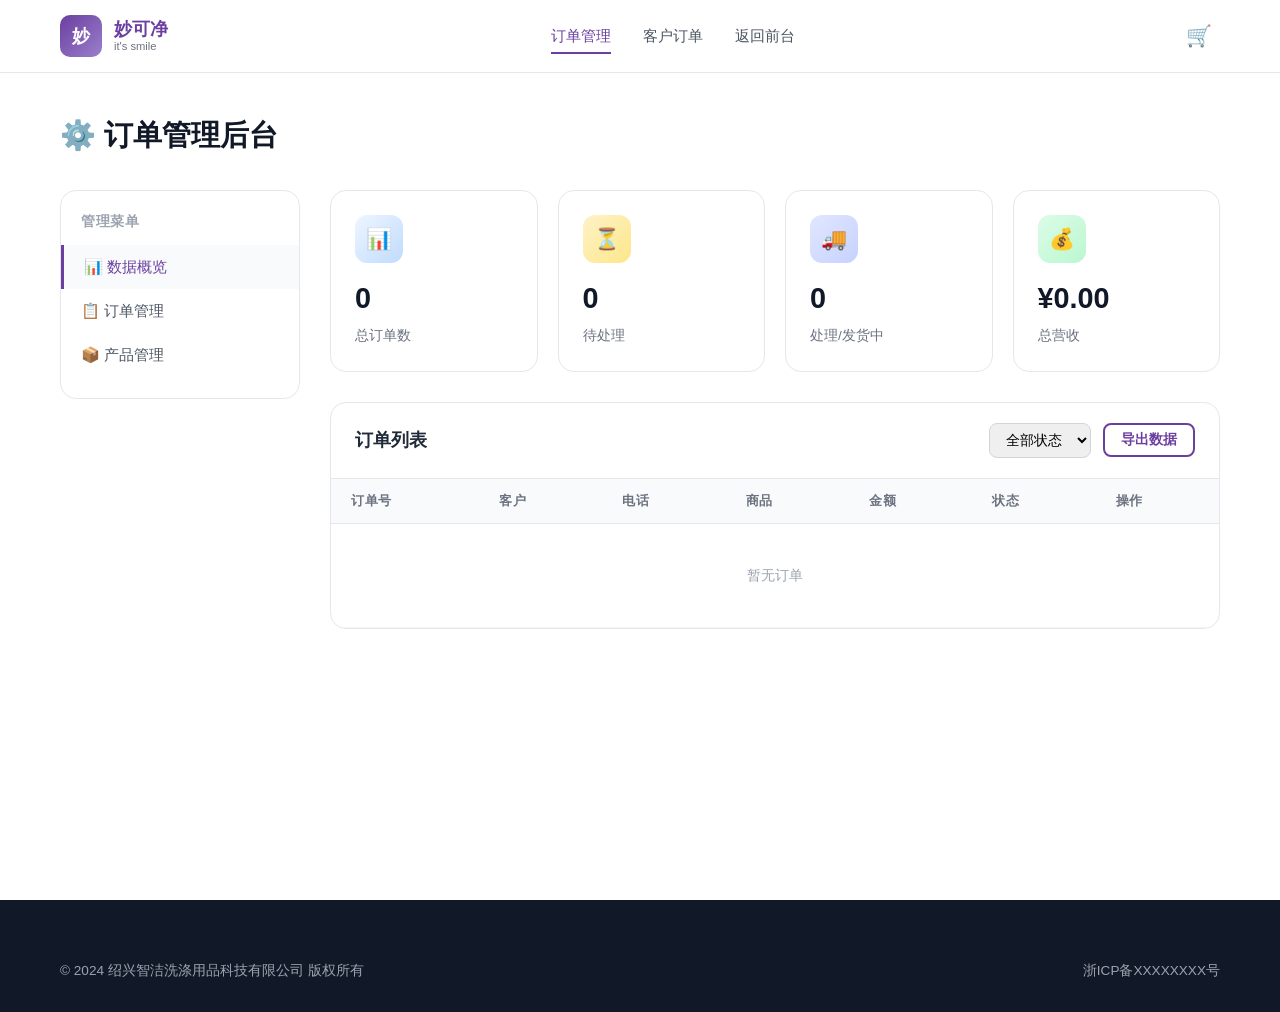
==== admin.html @ ebd9319b "初始提交：妙可净 官方网站 包含首页、产品展示、购物车、结算、后台订单管理等完整功能。  Co-Authored-By: Claude Opus 4.6 <noreply@anthropic.com>" ====
<!DOCTYPE html>
<html lang="zh-CN">
<head>
  <meta charset="UTF-8">
  <meta name="viewport" content="width=device-width, initial-scale=1.0">
  <title>订单管理后台 - 妙可净后台</title>
  <link rel="stylesheet" href="css/style.css">
</head>
<body>

  <!-- Header -->
  <header class="header">
    <nav class="nav container">
      <a href="index.html" class="logo">
        <div class="logo-icon">妙</div>
        <div class="logo-text">
          <span class="company-name">妙可净</span>
          <span class="company-sub">it's smile</span>
        </div>
      </a>
      <div class="nav-links">
        <a href="admin.html" class="active">订单管理</a>
        <a href="orders.html">客户订单</a>
        <a href="index.html">返回前台</a>
      </div>
      <div class="nav-actions">
        <a href="cart.html" class="cart-btn">🛒 <span class="cart-badge"></span></a>
        <button class="mobile-toggle" onclick="document.querySelector('.nav-links').classList.toggle('mobile-open')">☰</button>
      </div>
    </nav>
  </header>

  <!-- Admin Page -->
  <div class="admin-page">
    <div class="container">
      <h1 class="page-title">⚙️ 订单管理后台</h1>

      <div class="admin-layout">
        <!-- Sidebar -->
        <aside class="admin-sidebar">
          <h3>管理菜单</h3>
          <nav class="admin-nav">
            <a href="#" class="active" onclick="showAdminSection('dashboard')">📊 数据概览</a>
            <a href="#" onclick="showAdminSection('orders')">📋 订单管理</a>
            <a href="#" onclick="showAdminSection('products')">📦 产品管理</a>
          </nav>
        </aside>

        <!-- Main Content -->
        <div class="admin-content">
          <!-- Stats -->
          <div class="admin-stats">
            <div class="stat-card">
              <div class="stat-icon" style="background:linear-gradient(135deg,#eff6ff,#bfdbfe);color:#2563eb;">📊</div>
              <div class="stat-value" id="stat-total">0</div>
              <div class="stat-label">总订单数</div>
            </div>
            <div class="stat-card">
              <div class="stat-icon" style="background:linear-gradient(135deg,#fef3c7,#fde68a);color:#d97706;">⏳</div>
              <div class="stat-value" id="stat-pending">0</div>
              <div class="stat-label">待处理</div>
            </div>
            <div class="stat-card">
              <div class="stat-icon" style="background:linear-gradient(135deg,#e0e7ff,#c7d2fe);color:#4f46e5;">🚚</div>
              <div class="stat-value" id="stat-processing">0</div>
              <div class="stat-label">处理/发货中</div>
            </div>
            <div class="stat-card">
              <div class="stat-icon" style="background:linear-gradient(135deg,#dcfce7,#bbf7d0);color:#16a34a;">💰</div>
              <div class="stat-value" id="stat-revenue">¥0.00</div>
              <div class="stat-label">总营收</div>
            </div>
          </div>

          <!-- Orders Table -->
          <div class="admin-table-wrap">
            <div class="admin-table-header">
              <h3>订单列表</h3>
              <div class="admin-table-filters">
                <select id="admin-status-filter" onchange="renderAdminOrders(this.value)">
                  <option value="all">全部状态</option>
                  <option value="pending">待处理</option>
                  <option value="processing">处理中</option>
                  <option value="shipped">已发货</option>
                  <option value="delivered">已完成</option>
                  <option value="cancelled">已取消</option>
                </select>
                <button class="btn btn-sm btn-outline" onclick="exportOrders()">导出数据</button>
              </div>
            </div>
            <div style="overflow-x:auto;">
              <table class="admin-table">
                <thead>
                  <tr>
                    <th>订单号</th>
                    <th>客户</th>
                    <th>电话</th>
                    <th>商品</th>
                    <th>金额</th>
                    <th>状态</th>
                    <th>操作</th>
                  </tr>
                </thead>
                <tbody id="admin-orders-tbody">
                  <!-- Rendered by JS -->
                </tbody>
              </table>
            </div>
          </div>
        </div>
      </div>
    </div>
  </div>

  <!-- Order Detail Modal -->
  <div class="modal-overlay" id="order-detail-modal" onclick="if(event.target===this)closeModal('order-detail-modal')">
    <div class="modal">
      <div class="modal-header">
        <h2>订单详情</h2>
        <button class="modal-close" onclick="closeModal('order-detail-modal')">✕</button>
      </div>
      <div id="order-detail-content">
        <!-- Rendered by JS -->
      </div>
    </div>
  </div>

  <!-- Footer -->
  <footer class="footer">
    <div class="container">
      <div class="footer-bottom" style="border-top:none;padding-top:0;">
        <span>&copy; 2024 绍兴智洁洗涤用品科技有限公司 版权所有</span>
        <span>浙ICP备XXXXXXXX号</span>
      </div>
    </div>
  </footer>

  <script src="js/app.js"></script>
  <script>
    function showAdminSection(section) {
      // Update nav active state
      document.querySelectorAll('.admin-nav a').forEach(a => a.classList.remove('active'));
      event.target.classList.add('active');

      if (section === 'products') {
        showToast('产品管理功能开发中', 'info');
      }
    }

    function exportOrders() {
      const orders = orderManager.orders;
      if (orders.length === 0) {
        showToast('暂无订单数据可导出', 'error');
        return;
      }

      // Generate CSV
      const headers = ['订单号', '客户姓名', '电话', '地址', '商品', '金额', '状态', '下单时间'];
      const rows = orders.map(o => [
        o.id,
        o.customer.name,
        o.customer.phone,
        `${o.customer.province} ${o.customer.city} ${o.customer.address}`,
        o.items.map(i => `${i.name}x${i.quantity}`).join('; '),
        o.total.toFixed(2),
        getStatusText(o.status),
        formatDate(o.createdAt)
      ]);

      const csvContent = '\uFEFF' + [headers, ...rows].map(r =>
        r.map(cell => `"${String(cell).replace(/"/g, '""')}"`).join(',')
      ).join('\n');

      const blob = new Blob([csvContent], { type: 'text/csv;charset=utf-8;' });
      const url = URL.createObjectURL(blob);
      const link = document.createElement('a');
      link.href = url;
      link.download = `妙可净订单_${new Date().toISOString().slice(0,10)}.csv`;
      link.click();
      URL.revokeObjectURL(url);
      showToast('订单数据已导出');
    }
  </script>
</body>
</html>
---- css/style.css ----
/* ==========================================
   绍兴智洁洗涤用品科技有限公司 - 官方网站
   Design inspired by pg.com.cn
   ========================================== */

/* --- Reset & Base --- */
*, *::before, *::after {
  margin: 0;
  padding: 0;
  box-sizing: border-box;
}

:root {
  --primary: #6B3FA0;
  --primary-light: #9B7FCC;
  --primary-dark: #4A2D70;
  --secondary: #F5A623;
  --secondary-light: #FFD080;
  --secondary-dark: #C47F0A;
  --accent-green: #5DAE5F;
  --white: #ffffff;
  --gray-50: #f9fafb;
  --gray-100: #f3f4f6;
  --gray-200: #e5e7eb;
  --gray-300: #d1d5db;
  --gray-400: #9ca3af;
  --gray-500: #6b7280;
  --gray-600: #4b5563;
  --gray-700: #374151;
  --gray-800: #1f2937;
  --gray-900: #111827;
  --danger: #ef4444;
  --success: #22c55e;
  --warning: #f59e0b;
  --info: #3b82f6;
  --shadow-sm: 0 1px 2px rgba(0,0,0,0.05);
  --shadow: 0 4px 6px -1px rgba(0,0,0,0.1);
  --shadow-lg: 0 10px 25px -3px rgba(0,0,0,0.1);
  --shadow-xl: 0 20px 40px -5px rgba(0,0,0,0.15);
  --radius: 8px;
  --radius-lg: 16px;
  --transition: all 0.3s ease;
}

html {
  scroll-behavior: smooth;
  font-size: 16px;
}

body {
  font-family: -apple-system, BlinkMacSystemFont, "PingFang SC", "Microsoft YaHei", "Helvetica Neue", Arial, sans-serif;
  color: var(--gray-800);
  background: var(--white);
  line-height: 1.6;
  overflow-x: hidden;
}

a {
  color: inherit;
  text-decoration: none;
  transition: var(--transition);
}

img {
  max-width: 100%;
  height: auto;
  display: block;
}

ul, ol {
  list-style: none;
}

button {
  cursor: pointer;
  border: none;
  font-family: inherit;
  font-size: inherit;
  transition: var(--transition);
}

input, select, textarea {
  font-family: inherit;
  font-size: inherit;
  border: 1px solid var(--gray-300);
  border-radius: var(--radius);
  padding: 10px 14px;
  outline: none;
  transition: var(--transition);
}

input:focus, select:focus, textarea:focus {
  border-color: var(--primary);
  box-shadow: 0 0 0 3px rgba(107, 63, 160, 0.15);
}

.container {
  max-width: 1200px;
  margin: 0 auto;
  padding: 0 20px;
}

/* --- Header & Navigation --- */
.header {
  position: fixed;
  top: 0;
  left: 0;
  right: 0;
  z-index: 1000;
  background: rgba(255,255,255,0.97);
  backdrop-filter: blur(12px);
  border-bottom: 1px solid var(--gray-200);
  transition: var(--transition);
}

.header.scrolled {
  box-shadow: var(--shadow);
}

.nav {
  display: flex;
  align-items: center;
  justify-content: space-between;
  height: 72px;
}

.logo {
  display: flex;
  align-items: center;
  gap: 12px;
  font-size: 1.25rem;
  font-weight: 700;
  color: var(--primary);
}

.logo-icon {
  width: 42px;
  height: 42px;
  background: linear-gradient(135deg, var(--primary), var(--primary-light));
  border-radius: 10px;
  display: flex;
  align-items: center;
  justify-content: center;
  color: white;
  font-size: 1.1rem;
  font-weight: 800;
}

.logo-text {
  display: flex;
  flex-direction: column;
  line-height: 1.2;
}

.logo-text .company-name {
  font-size: 1.1rem;
  font-weight: 700;
}

.logo-text .company-sub {
  font-size: 0.7rem;
  color: var(--gray-500);
  font-weight: 400;
}

.nav-links {
  display: flex;
  align-items: center;
  gap: 32px;
}

.nav-links a {
  font-size: 0.95rem;
  font-weight: 500;
  color: var(--gray-600);
  position: relative;
  padding: 4px 0;
}

.nav-links a:hover,
.nav-links a.active {
  color: var(--primary);
}

.nav-links a::after {
  content: '';
  position: absolute;
  bottom: -2px;
  left: 0;
  width: 0;
  height: 2px;
  background: var(--primary);
  transition: var(--transition);
}

.nav-links a:hover::after,
.nav-links a.active::after {
  width: 100%;
}

.nav-actions {
  display: flex;
  align-items: center;
  gap: 16px;
}

.cart-btn {
  position: relative;
  background: none;
  font-size: 1.3rem;
  color: var(--gray-600);
  padding: 8px;
}

.cart-btn:hover {
  color: var(--primary);
}

.cart-badge {
  position: absolute;
  top: 2px;
  right: 0;
  background: var(--danger);
  color: white;
  font-size: 0.65rem;
  font-weight: 700;
  min-width: 18px;
  height: 18px;
  border-radius: 9px;
  display: flex;
  align-items: center;
  justify-content: center;
  padding: 0 4px;
}

.cart-badge:empty,
.cart-badge[data-count="0"] {
  display: none;
}

.btn {
  display: inline-flex;
  align-items: center;
  justify-content: center;
  gap: 8px;
  padding: 10px 24px;
  border-radius: var(--radius);
  font-weight: 600;
  font-size: 0.9rem;
  transition: var(--transition);
}

.btn-primary {
  background: var(--primary);
  color: white;
}

.btn-primary:hover {
  background: var(--primary-dark);
  transform: translateY(-1px);
  box-shadow: var(--shadow);
}

.btn-secondary {
  background: var(--secondary);
  color: white;
}

.btn-secondary:hover {
  background: var(--secondary-dark);
  transform: translateY(-1px);
}

.btn-outline {
  background: transparent;
  border: 2px solid var(--primary);
  color: var(--primary);
}

.btn-outline:hover {
  background: var(--primary);
  color: white;
}

.btn-sm {
  padding: 6px 16px;
  font-size: 0.85rem;
}

.btn-lg {
  padding: 14px 36px;
  font-size: 1rem;
}

.btn-danger {
  background: var(--danger);
  color: white;
}

.btn-danger:hover {
  background: #dc2626;
}

.btn-success {
  background: var(--success);
  color: white;
}

.btn-success:hover {
  background: #16a34a;
}

/* Mobile menu */
.mobile-toggle {
  display: none;
  background: none;
  font-size: 1.5rem;
  color: var(--gray-700);
  padding: 8px;
}

/* --- Hero Section --- */
.hero {
  margin-top: 72px;
  position: relative;
  overflow: hidden;
}

.hero-slider {
  position: relative;
  height: 600px;
}

.hero-slide {
  position: absolute;
  inset: 0;
  opacity: 0;
  transition: opacity 0.8s ease;
  display: flex;
  align-items: center;
}

.hero-slide.active {
  opacity: 1;
}

.hero-slide-purple {
  background: linear-gradient(135deg, #E8D5F5 0%, #D4B8E8 30%, #C9A5E0 60%, #B78FD6 100%);
}

.hero-slide-yellow {
  background: linear-gradient(135deg, #FFF3D6 0%, #FFE4A0 30%, #FFD56B 60%, #FFC940 100%);
}

.hero-slide-brand {
  background: linear-gradient(135deg, #f0e6ff 0%, #e0d0f5 50%, #d0c0ea 100%);
}

.hero-content {
  position: relative;
  z-index: 2;
  max-width: 600px;
  padding: 0 60px;
}

.hero-tag {
  display: inline-block;
  padding: 6px 16px;
  background: rgba(255,255,255,0.7);
  border-radius: 20px;
  font-size: 0.85rem;
  font-weight: 600;
  color: var(--primary);
  margin-bottom: 20px;
  backdrop-filter: blur(4px);
}

.hero-title {
  font-size: 3rem;
  font-weight: 800;
  line-height: 1.2;
  margin-bottom: 16px;
  color: var(--gray-900);
}

.hero-slide-yellow .hero-title {
  color: var(--gray-900);
}

.hero-desc {
  font-size: 1.15rem;
  color: var(--gray-600);
  margin-bottom: 32px;
  line-height: 1.7;
}

.hero-btns {
  display: flex;
  gap: 16px;
}

.hero-image {
  position: absolute;
  right: 60px;
  top: 50%;
  transform: translateY(-50%);
  width: 400px;
  height: 400px;
  display: flex;
  align-items: center;
  justify-content: center;
}

.hero-product-visual {
  width: 300px;
  height: 380px;
  border-radius: 20px;
  display: flex;
  align-items: center;
  justify-content: center;
  font-size: 1.1rem;
  font-weight: 600;
  color: white;
  text-align: center;
  position: relative;
  overflow: hidden;
}

.hero-product-visual.purple {
  background: linear-gradient(180deg, #9B6FCF 0%, #7B4FB0 50%, #5C2D91 100%);
  box-shadow: 0 20px 60px rgba(107, 63, 160, 0.3);
}

.hero-product-visual.yellow {
  background: linear-gradient(180deg, #FFD060 0%, #F5A623 50%, #E08F00 100%);
  box-shadow: 0 20px 60px rgba(245, 166, 35, 0.3);
}

.hero-product-visual .product-label {
  position: absolute;
  bottom: 30px;
  left: 0;
  right: 0;
  text-align: center;
  font-size: 1.2rem;
  text-shadow: 0 2px 4px rgba(0,0,0,0.2);
}

.hero-product-visual .bottle-shape {
  width: 120px;
  height: 220px;
  border-radius: 20px 20px 30px 30px;
  position: relative;
}

.hero-product-visual .bottle-shape::before {
  content: '';
  position: absolute;
  top: -20px;
  left: 50%;
  transform: translateX(-50%);
  width: 40px;
  height: 25px;
  border-radius: 6px 6px 0 0;
}

.hero-product-visual.purple .bottle-shape {
  background: linear-gradient(180deg, #B088D4, #8B5FC0);
}

.hero-product-visual.purple .bottle-shape::before {
  background: #7B4FB0;
}

.hero-product-visual.yellow .bottle-shape {
  background: linear-gradient(180deg, #FFD86B, #F0A020);
}

.hero-product-visual.yellow .bottle-shape::before {
  background: #E09000;
}

.hero-dots {
  position: absolute;
  bottom: 30px;
  left: 50%;
  transform: translateX(-50%);
  display: flex;
  gap: 10px;
  z-index: 10;
}

.hero-dot {
  width: 12px;
  height: 12px;
  border-radius: 50%;
  background: rgba(255,255,255,0.5);
  border: 2px solid rgba(255,255,255,0.8);
  cursor: pointer;
  transition: var(--transition);
}

.hero-dot.active {
  background: var(--primary);
  border-color: var(--primary);
  width: 32px;
  border-radius: 6px;
}

.hero-arrow {
  position: absolute;
  top: 50%;
  transform: translateY(-50%);
  z-index: 10;
  width: 48px;
  height: 48px;
  border-radius: 50%;
  background: rgba(255,255,255,0.8);
  border: none;
  font-size: 1.2rem;
  color: var(--gray-700);
  display: flex;
  align-items: center;
  justify-content: center;
  cursor: pointer;
  transition: var(--transition);
}

.hero-arrow:hover {
  background: white;
  box-shadow: var(--shadow);
}

.hero-arrow.prev {
  left: 20px;
}

.hero-arrow.next {
  right: 20px;
}

/* --- Section Styles --- */
.section {
  padding: 80px 0;
}

.section-header {
  text-align: center;
  margin-bottom: 60px;
}

.section-tag {
  display: inline-block;
  padding: 6px 20px;
  background: var(--gray-100);
  border-radius: 20px;
  font-size: 0.85rem;
  font-weight: 600;
  color: var(--primary);
  margin-bottom: 16px;
}

.section-title {
  font-size: 2.2rem;
  font-weight: 800;
  color: var(--gray-900);
  margin-bottom: 12px;
}

.section-desc {
  font-size: 1.05rem;
  color: var(--gray-500);
  max-width: 600px;
  margin: 0 auto;
}

/* --- Brand Story --- */
.brand-story {
  background: var(--gray-50);
}

.brand-grid {
  display: grid;
  grid-template-columns: 1fr 1fr;
  gap: 60px;
  align-items: center;
}

.brand-image {
  border-radius: var(--radius-lg);
  overflow: hidden;
  height: 400px;
  background: linear-gradient(135deg, var(--primary-light), var(--primary));
  display: flex;
  align-items: center;
  justify-content: center;
  position: relative;
}

.brand-image-inner {
  text-align: center;
  color: white;
  padding: 40px;
}

.brand-image-inner .brand-year {
  font-size: 4rem;
  font-weight: 800;
  opacity: 0.3;
  margin-bottom: -20px;
}

.brand-image-inner .brand-name-large {
  font-size: 2.5rem;
  font-weight: 800;
}

.brand-info h3 {
  font-size: 1.8rem;
  font-weight: 700;
  margin-bottom: 20px;
  color: var(--gray-900);
}

.brand-info p {
  color: var(--gray-600);
  margin-bottom: 16px;
  line-height: 1.8;
}

.brand-stats {
  display: grid;
  grid-template-columns: repeat(3, 1fr);
  gap: 24px;
  margin-top: 32px;
}

.stat-item {
  text-align: center;
}

.stat-number {
  font-size: 2rem;
  font-weight: 800;
  color: var(--primary);
}

.stat-label {
  font-size: 0.85rem;
  color: var(--gray-500);
  margin-top: 4px;
}

/* --- Product Cards --- */
.products-grid {
  display: grid;
  grid-template-columns: repeat(auto-fill, minmax(280px, 1fr));
  gap: 30px;
}

.product-card {
  background: white;
  border-radius: var(--radius-lg);
  overflow: hidden;
  box-shadow: var(--shadow-sm);
  border: 1px solid var(--gray-200);
  transition: var(--transition);
  position: relative;
}

.product-card:hover {
  transform: translateY(-4px);
  box-shadow: var(--shadow-lg);
}

.product-card-image {
  height: 280px;
  display: flex;
  align-items: center;
  justify-content: center;
  position: relative;
  overflow: hidden;
}

.product-card-image.lavender {
  background: linear-gradient(135deg, #f3e8ff, #e9d5ff, #d8b4fe);
}

.product-card-image.lemon {
  background: linear-gradient(135deg, #fefce8, #fef08a, #fde047);
}

.product-card-image.bundle {
  background: linear-gradient(135deg, #f0fdf4, #bbf7d0, #86efac);
}

.product-visual {
  width: 140px;
  height: 200px;
  border-radius: 16px 16px 24px 24px;
  display: flex;
  align-items: center;
  justify-content: center;
  color: white;
  font-weight: 700;
  font-size: 0.9rem;
  text-align: center;
  padding: 16px;
  position: relative;
  box-shadow: 0 8px 24px rgba(0,0,0,0.15);
}

.product-visual.purple-bottle {
  background: linear-gradient(180deg, #B088D4, #7B4FB0);
}

.product-visual.yellow-bottle {
  background: linear-gradient(180deg, #FFD86B, #E8A010);
}

.product-visual.green-bottle {
  background: linear-gradient(180deg, #86efac, #22c55e);
}

.product-visual::before {
  content: '';
  position: absolute;
  top: -16px;
  left: 50%;
  transform: translateX(-50%);
  width: 36px;
  height: 20px;
  border-radius: 5px 5px 0 0;
  background: inherit;
  filter: brightness(0.85);
}

.product-badge {
  position: absolute;
  top: 16px;
  left: 16px;
  padding: 4px 12px;
  border-radius: 12px;
  font-size: 0.75rem;
  font-weight: 700;
  color: white;
}

.badge-hot {
  background: var(--danger);
}

.badge-new {
  background: var(--success);
}

.badge-sale {
  background: var(--secondary);
}

.product-card-body {
  padding: 20px;
}

.product-card-title {
  font-size: 1.1rem;
  font-weight: 700;
  margin-bottom: 6px;
  color: var(--gray-900);
}

.product-card-desc {
  font-size: 0.85rem;
  color: var(--gray-500);
  margin-bottom: 16px;
  line-height: 1.5;
  display: -webkit-box;
  -webkit-line-clamp: 2;
  -webkit-box-orient: vertical;
  overflow: hidden;
}

.product-card-footer {
  display: flex;
  align-items: center;
  justify-content: space-between;
}

.product-price {
  font-size: 1.3rem;
  font-weight: 800;
  color: var(--danger);
}

.product-price .currency {
  font-size: 0.85rem;
}

.product-price .original {
  font-size: 0.8rem;
  color: var(--gray-400);
  text-decoration: line-through;
  font-weight: 400;
  margin-left: 6px;
}

/* --- Features Section --- */
.features-grid {
  display: grid;
  grid-template-columns: repeat(4, 1fr);
  gap: 30px;
}

.feature-card {
  text-align: center;
  padding: 40px 24px;
  border-radius: var(--radius-lg);
  background: white;
  border: 1px solid var(--gray-200);
  transition: var(--transition);
}

.feature-card:hover {
  transform: translateY(-4px);
  box-shadow: var(--shadow-lg);
  border-color: var(--primary-light);
}

.feature-icon {
  width: 72px;
  height: 72px;
  margin: 0 auto 20px;
  border-radius: 18px;
  display: flex;
  align-items: center;
  justify-content: center;
  font-size: 2rem;
}

.feature-icon.purple {
  background: linear-gradient(135deg, #f3e8ff, #e9d5ff);
}

.feature-icon.green {
  background: linear-gradient(135deg, #f0fdf4, #bbf7d0);
}

.feature-icon.blue {
  background: linear-gradient(135deg, #eff6ff, #bfdbfe);
}

.feature-icon.orange {
  background: linear-gradient(135deg, #fff7ed, #fed7aa);
}

.feature-card h3 {
  font-size: 1.1rem;
  font-weight: 700;
  margin-bottom: 8px;
  color: var(--gray-900);
}

.feature-card p {
  font-size: 0.9rem;
  color: var(--gray-500);
  line-height: 1.6;
}

/* --- Product Detail Page --- */
.product-detail {
  margin-top: 72px;
  padding: 60px 0;
}

.product-detail-grid {
  display: grid;
  grid-template-columns: 1fr 1fr;
  gap: 60px;
  align-items: start;
}

.product-gallery {
  border-radius: var(--radius-lg);
  overflow: hidden;
  height: 500px;
  display: flex;
  align-items: center;
  justify-content: center;
  position: relative;
}

.product-gallery.lavender-bg {
  background: linear-gradient(135deg, #f3e8ff, #e9d5ff, #d8b4fe);
}

.product-gallery.lemon-bg {
  background: linear-gradient(135deg, #fefce8, #fef08a, #fde047);
}

.product-gallery .product-visual-large {
  width: 200px;
  height: 300px;
  border-radius: 20px 20px 30px 30px;
  display: flex;
  align-items: center;
  justify-content: center;
  color: white;
  font-weight: 700;
  font-size: 1.2rem;
  text-align: center;
  padding: 20px;
  box-shadow: 0 12px 40px rgba(0,0,0,0.15);
}

.product-detail-info h1 {
  font-size: 2rem;
  font-weight: 800;
  margin-bottom: 8px;
}

.product-detail-subtitle {
  font-size: 1rem;
  color: var(--gray-500);
  margin-bottom: 24px;
}

.product-detail-price {
  font-size: 2.2rem;
  font-weight: 800;
  color: var(--danger);
  margin-bottom: 24px;
}

.product-detail-price .currency {
  font-size: 1.2rem;
}

.product-detail-features {
  margin-bottom: 32px;
}

.product-detail-features h3 {
  font-size: 1rem;
  font-weight: 700;
  margin-bottom: 16px;
  color: var(--gray-700);
}

.feature-tags {
  display: flex;
  flex-wrap: wrap;
  gap: 10px;
}

.feature-tag {
  padding: 8px 16px;
  border-radius: 20px;
  font-size: 0.85rem;
  font-weight: 500;
}

.feature-tag.purple {
  background: #f3e8ff;
  color: var(--primary);
}

.feature-tag.yellow {
  background: #fef3c7;
  color: var(--secondary-dark);
}

.feature-tag.green {
  background: #f0fdf4;
  color: var(--accent-green);
}

.quantity-selector {
  display: flex;
  align-items: center;
  gap: 0;
  margin-bottom: 24px;
}

.quantity-selector label {
  font-weight: 600;
  margin-right: 16px;
  color: var(--gray-700);
}

.qty-btn {
  width: 40px;
  height: 40px;
  border: 1px solid var(--gray-300);
  background: var(--gray-50);
  font-size: 1.2rem;
  display: flex;
  align-items: center;
  justify-content: center;
  color: var(--gray-600);
}

.qty-btn:first-of-type {
  border-radius: var(--radius) 0 0 var(--radius);
}

.qty-btn:last-of-type {
  border-radius: 0 var(--radius) var(--radius) 0;
}

.qty-btn:hover {
  background: var(--gray-200);
}

.qty-input {
  width: 60px;
  height: 40px;
  text-align: center;
  border-radius: 0;
  border-left: none;
  border-right: none;
  font-weight: 600;
}

.product-actions {
  display: flex;
  gap: 16px;
  margin-bottom: 40px;
}

.product-detail-desc {
  border-top: 1px solid var(--gray-200);
  padding-top: 32px;
}

.product-detail-desc h3 {
  font-size: 1.2rem;
  font-weight: 700;
  margin-bottom: 16px;
}

.detail-section {
  margin-bottom: 24px;
}

.detail-section h4 {
  font-size: 1rem;
  font-weight: 600;
  color: var(--primary);
  margin-bottom: 8px;
}

.detail-section p {
  color: var(--gray-600);
  line-height: 1.8;
}

.detail-section ul {
  padding-left: 20px;
}

.detail-section ul li {
  list-style: disc;
  color: var(--gray-600);
  margin-bottom: 6px;
  line-height: 1.6;
}

/* --- Ingredients Showcase --- */
.ingredients-section {
  background: var(--gray-50);
}

.ingredients-grid {
  display: grid;
  grid-template-columns: repeat(3, 1fr);
  gap: 30px;
}

.ingredient-card {
  background: white;
  border-radius: var(--radius-lg);
  padding: 32px;
  text-align: center;
  border: 1px solid var(--gray-200);
  transition: var(--transition);
}

.ingredient-card:hover {
  transform: translateY(-4px);
  box-shadow: var(--shadow-lg);
}

.ingredient-icon {
  width: 80px;
  height: 80px;
  margin: 0 auto 16px;
  border-radius: 50%;
  display: flex;
  align-items: center;
  justify-content: center;
  font-size: 2.5rem;
}

.ingredient-card h3 {
  font-size: 1.1rem;
  font-weight: 700;
  margin-bottom: 8px;
}

.ingredient-card p {
  font-size: 0.9rem;
  color: var(--gray-500);
  line-height: 1.6;
}

/* --- Testimonial Section --- */
.testimonial-section {
  background: linear-gradient(135deg, #f5f0ff, #ede5ff);
}

.testimonial-card {
  max-width: 700px;
  margin: 0 auto;
  text-align: center;
  padding: 40px;
}

.testimonial-avatar {
  width: 80px;
  height: 80px;
  border-radius: 50%;
  background: linear-gradient(135deg, var(--primary-light), var(--primary));
  margin: 0 auto 20px;
  display: flex;
  align-items: center;
  justify-content: center;
  color: white;
  font-size: 2rem;
}

.testimonial-text {
  font-size: 1.15rem;
  line-height: 1.8;
  color: var(--gray-700);
  margin-bottom: 20px;
  font-style: italic;
}

.testimonial-author {
  font-weight: 700;
  color: var(--gray-900);
}

.testimonial-role {
  font-size: 0.85rem;
  color: var(--gray-500);
}

/* --- Cart Page --- */
.cart-page {
  margin-top: 72px;
  min-height: calc(100vh - 72px);
  padding: 40px 0;
}

.page-title {
  font-size: 1.8rem;
  font-weight: 800;
  margin-bottom: 32px;
  color: var(--gray-900);
}

.cart-layout {
  display: grid;
  grid-template-columns: 1fr 360px;
  gap: 40px;
  align-items: start;
}

.cart-items {
  background: white;
  border-radius: var(--radius-lg);
  border: 1px solid var(--gray-200);
  overflow: hidden;
}

.cart-item {
  display: flex;
  align-items: center;
  padding: 20px;
  border-bottom: 1px solid var(--gray-100);
  gap: 20px;
}

.cart-item:last-child {
  border-bottom: none;
}

.cart-item-image {
  width: 80px;
  height: 80px;
  border-radius: var(--radius);
  display: flex;
  align-items: center;
  justify-content: center;
  flex-shrink: 0;
}

.cart-item-image.lavender {
  background: linear-gradient(135deg, #f3e8ff, #d8b4fe);
}

.cart-item-image.lemon {
  background: linear-gradient(135deg, #fefce8, #fde047);
}

.cart-item-info {
  flex: 1;
}

.cart-item-name {
  font-weight: 700;
  margin-bottom: 4px;
}

.cart-item-desc {
  font-size: 0.85rem;
  color: var(--gray-500);
}

.cart-item-price {
  font-weight: 700;
  color: var(--danger);
  margin-right: 20px;
  white-space: nowrap;
}

.cart-item-remove {
  background: none;
  color: var(--gray-400);
  font-size: 1.2rem;
  padding: 8px;
}

.cart-item-remove:hover {
  color: var(--danger);
}

.cart-empty {
  padding: 60px 20px;
  text-align: center;
  color: var(--gray-400);
}

.cart-empty-icon {
  font-size: 4rem;
  margin-bottom: 16px;
}

.cart-summary {
  background: white;
  border-radius: var(--radius-lg);
  border: 1px solid var(--gray-200);
  padding: 24px;
  position: sticky;
  top: 100px;
}

.cart-summary h3 {
  font-size: 1.2rem;
  font-weight: 700;
  margin-bottom: 20px;
  padding-bottom: 16px;
  border-bottom: 1px solid var(--gray-200);
}

.summary-row {
  display: flex;
  justify-content: space-between;
  margin-bottom: 12px;
  font-size: 0.95rem;
  color: var(--gray-600);
}

.summary-row.total {
  font-size: 1.2rem;
  font-weight: 800;
  color: var(--gray-900);
  border-top: 2px solid var(--gray-200);
  padding-top: 16px;
  margin-top: 16px;
}

.summary-row.total .amount {
  color: var(--danger);
}

.checkout-btn {
  width: 100%;
  margin-top: 20px;
  padding: 14px;
}

/* --- Order/Checkout Form --- */
.checkout-page {
  margin-top: 72px;
  min-height: calc(100vh - 72px);
  padding: 40px 0;
}

.checkout-layout {
  display: grid;
  grid-template-columns: 1fr 400px;
  gap: 40px;
  align-items: start;
}

.form-section {
  background: white;
  border-radius: var(--radius-lg);
  border: 1px solid var(--gray-200);
  padding: 32px;
  margin-bottom: 24px;
}

.form-section h3 {
  font-size: 1.1rem;
  font-weight: 700;
  margin-bottom: 20px;
  color: var(--gray-900);
}

.form-group {
  margin-bottom: 16px;
}

.form-group label {
  display: block;
  font-size: 0.9rem;
  font-weight: 600;
  color: var(--gray-700);
  margin-bottom: 6px;
}

.form-group input,
.form-group select,
.form-group textarea {
  width: 100%;
}

.form-row {
  display: grid;
  grid-template-columns: 1fr 1fr;
  gap: 16px;
}

/* --- Orders Page --- */
.orders-page {
  margin-top: 72px;
  min-height: calc(100vh - 72px);
  padding: 40px 0;
}

.orders-tabs {
  display: flex;
  gap: 4px;
  margin-bottom: 24px;
  background: var(--gray-100);
  border-radius: var(--radius);
  padding: 4px;
  width: fit-content;
}

.orders-tab {
  padding: 10px 24px;
  border-radius: 6px;
  font-weight: 600;
  font-size: 0.9rem;
  background: transparent;
  color: var(--gray-600);
}

.orders-tab.active {
  background: white;
  color: var(--primary);
  box-shadow: var(--shadow-sm);
}

.order-card {
  background: white;
  border-radius: var(--radius-lg);
  border: 1px solid var(--gray-200);
  margin-bottom: 16px;
  overflow: hidden;
}

.order-header {
  display: flex;
  align-items: center;
  justify-content: space-between;
  padding: 16px 20px;
  background: var(--gray-50);
  border-bottom: 1px solid var(--gray-200);
}

.order-id {
  font-weight: 700;
  color: var(--gray-900);
}

.order-date {
  font-size: 0.85rem;
  color: var(--gray-500);
}

.order-status {
  padding: 4px 12px;
  border-radius: 12px;
  font-size: 0.8rem;
  font-weight: 700;
}

.status-pending {
  background: #fef3c7;
  color: #92400e;
}

.status-processing {
  background: #dbeafe;
  color: #1e40af;
}

.status-shipped {
  background: #e0e7ff;
  color: #3730a3;
}

.status-delivered {
  background: #dcfce7;
  color: #166534;
}

.status-cancelled {
  background: #fee2e2;
  color: #991b1b;
}

.order-body {
  padding: 20px;
}

.order-items-list {
  margin-bottom: 16px;
}

.order-item-row {
  display: flex;
  align-items: center;
  justify-content: space-between;
  padding: 8px 0;
  border-bottom: 1px solid var(--gray-100);
}

.order-item-row:last-child {
  border-bottom: none;
}

.order-item-name {
  font-weight: 500;
}

.order-item-qty {
  color: var(--gray-500);
  font-size: 0.9rem;
}

.order-item-price {
  font-weight: 600;
  color: var(--gray-900);
}

.order-footer {
  display: flex;
  align-items: center;
  justify-content: space-between;
  padding: 16px 20px;
  border-top: 1px solid var(--gray-200);
  background: var(--gray-50);
}

.order-total {
  font-weight: 800;
  font-size: 1.1rem;
}

.order-total .amount {
  color: var(--danger);
}

.order-actions {
  display: flex;
  gap: 8px;
}

/* --- Admin Page --- */
.admin-page {
  margin-top: 72px;
  min-height: calc(100vh - 72px);
  padding: 40px 0;
}

.admin-layout {
  display: grid;
  grid-template-columns: 240px 1fr;
  gap: 30px;
}

.admin-sidebar {
  background: white;
  border-radius: var(--radius-lg);
  border: 1px solid var(--gray-200);
  padding: 20px 0;
  position: sticky;
  top: 100px;
  height: fit-content;
}

.admin-sidebar h3 {
  padding: 0 20px;
  font-size: 0.85rem;
  font-weight: 700;
  color: var(--gray-400);
  text-transform: uppercase;
  letter-spacing: 0.5px;
  margin-bottom: 12px;
}

.admin-nav a {
  display: flex;
  align-items: center;
  gap: 10px;
  padding: 10px 20px;
  font-size: 0.95rem;
  color: var(--gray-600);
  font-weight: 500;
}

.admin-nav a:hover,
.admin-nav a.active {
  background: var(--gray-50);
  color: var(--primary);
}

.admin-nav a.active {
  border-left: 3px solid var(--primary);
}

.admin-content {
  min-width: 0;
}

.admin-stats {
  display: grid;
  grid-template-columns: repeat(4, 1fr);
  gap: 20px;
  margin-bottom: 30px;
}

.stat-card {
  background: white;
  border-radius: var(--radius-lg);
  border: 1px solid var(--gray-200);
  padding: 24px;
}

.stat-card .stat-icon {
  width: 48px;
  height: 48px;
  border-radius: 12px;
  display: flex;
  align-items: center;
  justify-content: center;
  font-size: 1.3rem;
  margin-bottom: 12px;
}

.stat-card .stat-value {
  font-size: 1.8rem;
  font-weight: 800;
  color: var(--gray-900);
}

.stat-card .stat-label {
  font-size: 0.85rem;
  color: var(--gray-500);
  margin-top: 4px;
}

/* Admin Table */
.admin-table-wrap {
  background: white;
  border-radius: var(--radius-lg);
  border: 1px solid var(--gray-200);
  overflow: hidden;
}

.admin-table-header {
  display: flex;
  align-items: center;
  justify-content: space-between;
  padding: 20px 24px;
  border-bottom: 1px solid var(--gray-200);
}

.admin-table-header h3 {
  font-size: 1.1rem;
  font-weight: 700;
}

.admin-table-filters {
  display: flex;
  gap: 12px;
  align-items: center;
}

.admin-table-filters select,
.admin-table-filters input {
  padding: 8px 12px;
  font-size: 0.85rem;
}

.admin-table {
  width: 100%;
  border-collapse: collapse;
}

.admin-table th {
  text-align: left;
  padding: 12px 20px;
  font-size: 0.8rem;
  font-weight: 700;
  color: var(--gray-500);
  text-transform: uppercase;
  letter-spacing: 0.5px;
  background: var(--gray-50);
  border-bottom: 1px solid var(--gray-200);
}

.admin-table td {
  padding: 14px 20px;
  border-bottom: 1px solid var(--gray-100);
  font-size: 0.9rem;
}

.admin-table tr:hover {
  background: var(--gray-50);
}

.admin-table .order-status {
  display: inline-block;
}

.action-btn {
  padding: 6px 12px;
  border-radius: 6px;
  font-size: 0.8rem;
  font-weight: 600;
  background: var(--gray-100);
  color: var(--gray-700);
  margin-right: 4px;
}

.action-btn:hover {
  background: var(--primary);
  color: white;
}

/* --- Modal --- */
.modal-overlay {
  position: fixed;
  inset: 0;
  background: rgba(0,0,0,0.5);
  z-index: 2000;
  display: flex;
  align-items: center;
  justify-content: center;
  opacity: 0;
  pointer-events: none;
  transition: var(--transition);
}

.modal-overlay.active {
  opacity: 1;
  pointer-events: auto;
}

.modal {
  background: white;
  border-radius: var(--radius-lg);
  width: 90%;
  max-width: 600px;
  max-height: 80vh;
  overflow-y: auto;
  padding: 32px;
  transform: translateY(20px);
  transition: var(--transition);
}

.modal-overlay.active .modal {
  transform: translateY(0);
}

.modal-header {
  display: flex;
  align-items: center;
  justify-content: space-between;
  margin-bottom: 24px;
}

.modal-header h2 {
  font-size: 1.3rem;
  font-weight: 700;
}

.modal-close {
  background: none;
  font-size: 1.5rem;
  color: var(--gray-400);
  padding: 4px;
}

.modal-close:hover {
  color: var(--gray-700);
}

/* --- Footer --- */
.footer {
  background: var(--gray-900);
  color: var(--gray-400);
  padding: 60px 0 30px;
}

.footer-grid {
  display: grid;
  grid-template-columns: 2fr 1fr 1fr 1fr;
  gap: 40px;
  margin-bottom: 40px;
}

.footer-brand .logo {
  color: white;
  margin-bottom: 16px;
}

.footer-brand .logo-icon {
  background: linear-gradient(135deg, var(--primary-light), var(--primary));
}

.footer-brand p {
  font-size: 0.9rem;
  line-height: 1.7;
  margin-bottom: 20px;
}

.footer-social {
  display: flex;
  gap: 12px;
}

.footer-social a {
  width: 40px;
  height: 40px;
  border-radius: 10px;
  background: var(--gray-800);
  display: flex;
  align-items: center;
  justify-content: center;
  color: var(--gray-400);
  font-size: 1.1rem;
}

.footer-social a:hover {
  background: var(--primary);
  color: white;
}

.footer-col h4 {
  color: white;
  font-size: 1rem;
  font-weight: 700;
  margin-bottom: 16px;
}

.footer-col a {
  display: block;
  font-size: 0.9rem;
  color: var(--gray-400);
  margin-bottom: 10px;
}

.footer-col a:hover {
  color: white;
}

.footer-bottom {
  border-top: 1px solid var(--gray-800);
  padding-top: 24px;
  display: flex;
  justify-content: space-between;
  align-items: center;
  font-size: 0.85rem;
}

/* --- Toast Notification --- */
.toast-container {
  position: fixed;
  top: 90px;
  right: 20px;
  z-index: 3000;
  display: flex;
  flex-direction: column;
  gap: 8px;
}

.toast {
  background: white;
  border-radius: var(--radius);
  padding: 14px 20px;
  box-shadow: var(--shadow-xl);
  display: flex;
  align-items: center;
  gap: 10px;
  font-size: 0.9rem;
  font-weight: 500;
  transform: translateX(120%);
  transition: transform 0.3s ease;
  min-width: 280px;
  border-left: 4px solid var(--success);
}

.toast.show {
  transform: translateX(0);
}

.toast.error {
  border-left-color: var(--danger);
}

.toast.info {
  border-left-color: var(--info);
}

/* --- Responsive --- */
@media (max-width: 1024px) {
  .hero-slider {
    height: auto;
  }

  .hero-slide {
    position: relative;
    padding: 60px 0;
  }

  .hero-slide:not(.active) {
    display: none;
  }

  .hero-image {
    display: none;
  }

  .hero-content {
    padding: 0 40px;
    max-width: 100%;
  }

  .hero-title {
    font-size: 2.2rem;
  }

  .brand-grid {
    grid-template-columns: 1fr;
    gap: 40px;
  }

  .features-grid {
    grid-template-columns: repeat(2, 1fr);
  }

  .cart-layout,
  .checkout-layout {
    grid-template-columns: 1fr;
  }

  .admin-layout {
    grid-template-columns: 1fr;
  }

  .admin-sidebar {
    position: static;
  }

  .admin-stats {
    grid-template-columns: repeat(2, 1fr);
  }

  .footer-grid {
    grid-template-columns: 1fr 1fr;
  }
}

@media (max-width: 768px) {
  .nav-links {
    display: none;
  }

  .mobile-toggle {
    display: block;
  }

  .nav-links.mobile-open {
    display: flex;
    flex-direction: column;
    position: absolute;
    top: 72px;
    left: 0;
    right: 0;
    background: white;
    padding: 20px;
    gap: 16px;
    border-bottom: 1px solid var(--gray-200);
    box-shadow: var(--shadow-lg);
  }

  .hero-content {
    padding: 0 20px;
  }

  .hero-title {
    font-size: 1.8rem;
  }

  .section {
    padding: 50px 0;
  }

  .section-title {
    font-size: 1.6rem;
  }

  .features-grid {
    grid-template-columns: 1fr;
  }

  .ingredients-grid {
    grid-template-columns: 1fr;
  }

  .product-detail-grid {
    grid-template-columns: 1fr;
  }

  .products-grid {
    grid-template-columns: 1fr;
  }

  .admin-stats {
    grid-template-columns: 1fr;
  }

  .footer-grid {
    grid-template-columns: 1fr;
  }

  .footer-bottom {
    flex-direction: column;
    gap: 12px;
    text-align: center;
  }

  .admin-table {
    font-size: 0.8rem;
  }

  .admin-table th,
  .admin-table td {
    padding: 10px 12px;
  }

  .order-header {
    flex-direction: column;
    gap: 8px;
    align-items: flex-start;
  }

  .order-footer {
    flex-direction: column;
    gap: 12px;
    align-items: flex-start;
  }
}

/* --- Utilities --- */
.text-center { text-align: center; }
.text-right { text-align: right; }
.mt-20 { margin-top: 20px; }
.mt-40 { margin-top: 40px; }
.mb-20 { margin-bottom: 20px; }
.mb-40 { margin-bottom: 40px; }
.hidden { display: none !important; }
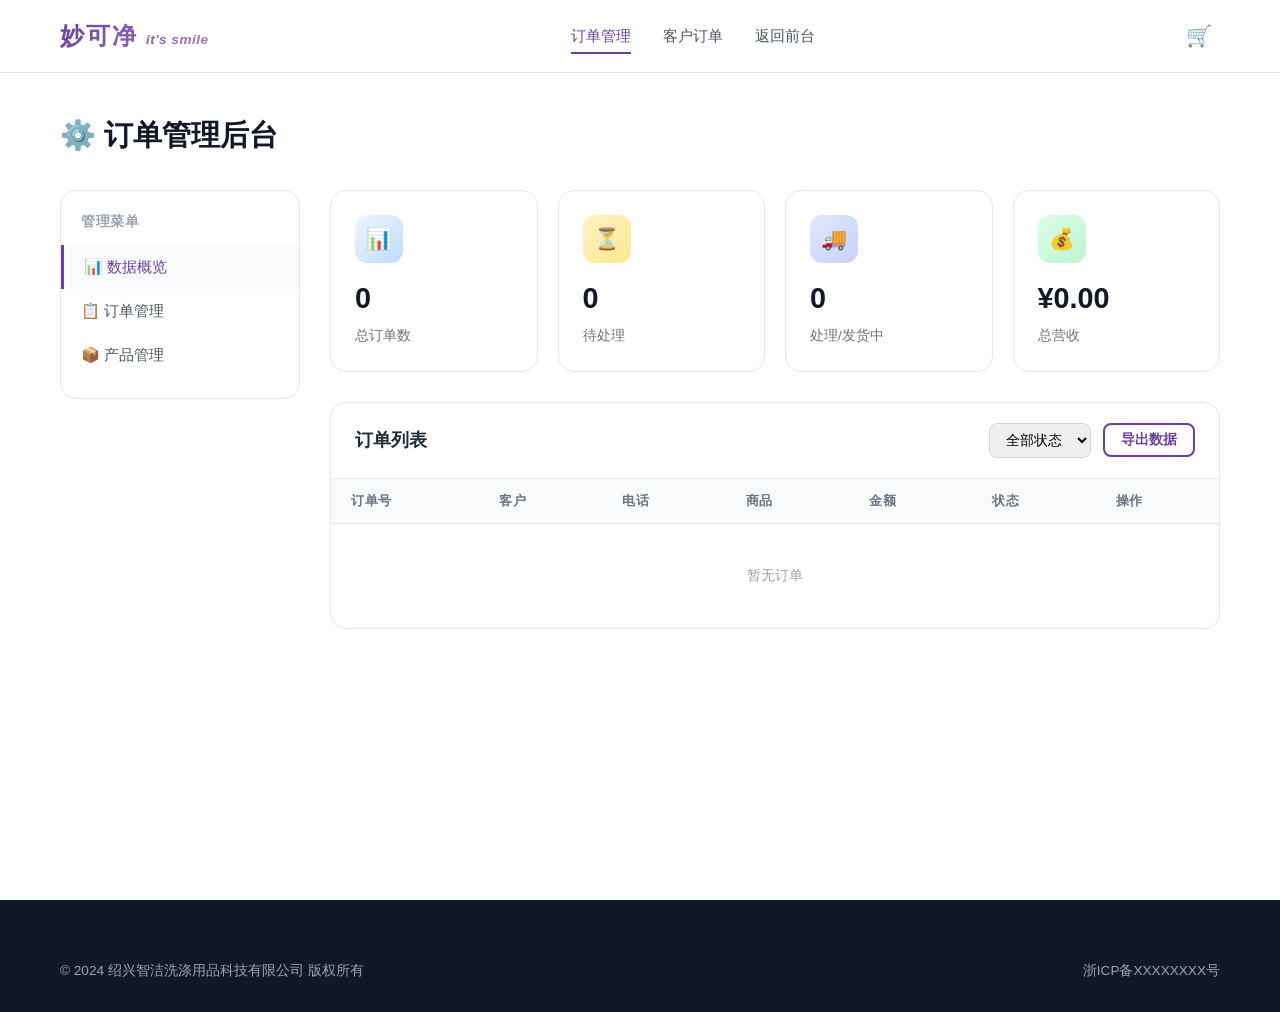
==== commit 24a8564a: "Logo 改为完整的「妙可净 it's smile」 Co-Authored-By: Claude Opus 4.6 <noreply@anthropic.com>" ====
--- a/admin.html
+++ b/admin.html
@@ -12,10 +12,9 @@
   <header class="header">
     <nav class="nav container">
       <a href="index.html" class="logo">
-        <div class="logo-icon">妙</div>
-        <div class="logo-text">
-          <span class="company-name">妙可净</span>
-          <span class="company-sub">it's smile</span>
+        <div class="logo-full">
+          <span class="logo-cn">妙可净</span>
+          <span class="logo-en">it's smile</span>
         </div>
       </a>
       <div class="nav-links">
--- a/css/style.css
+++ b/css/style.css
@@ -133,34 +133,27 @@
   color: var(--primary);
 }
 
-.logo-icon {
-  width: 42px;
-  height: 42px;
+.logo-full {
+  display: flex;
+  align-items: baseline;
+  gap: 8px;
   background: linear-gradient(135deg, var(--primary), var(--primary-light));
-  border-radius: 10px;
-  display: flex;
-  align-items: center;
-  justify-content: center;
-  color: white;
-  font-size: 1.1rem;
+  -webkit-background-clip: text;
+  -webkit-text-fill-color: transparent;
+  background-clip: text;
+}
+
+.logo-cn {
+  font-size: 1.5rem;
   font-weight: 800;
-}
-
-.logo-text {
-  display: flex;
-  flex-direction: column;
-  line-height: 1.2;
-}
-
-.logo-text .company-name {
-  font-size: 1.1rem;
-  font-weight: 700;
-}
-
-.logo-text .company-sub {
-  font-size: 0.7rem;
-  color: var(--gray-500);
-  font-weight: 400;
+  letter-spacing: 2px;
+}
+
+.logo-en {
+  font-size: 0.85rem;
+  font-weight: 600;
+  font-style: italic;
+  letter-spacing: 0.5px;
 }
 
 .nav-links {
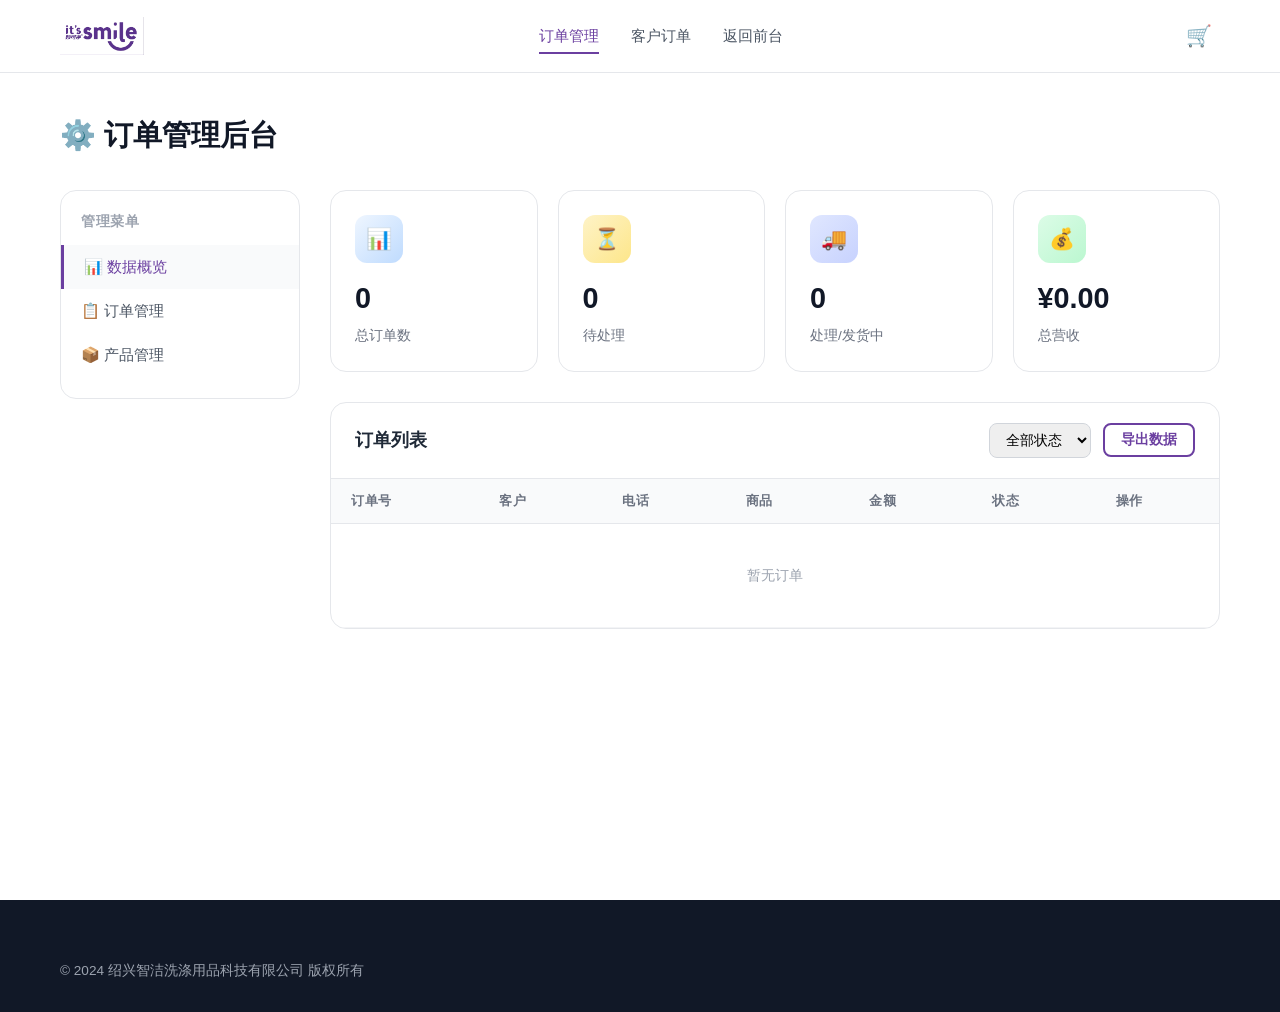
==== commit 409aed53: "全面重构：品牌Logo、产品数据、页面布局、用户评价 - 替换Logo为AI矢量图转换的PNG（深色/白色两版） - 产品更新为真丝羊毛洗衣液和内衣洗衣液，含完整卖点 - 新增产品功能合并区、销售购买" ====
--- a/admin.html
+++ b/admin.html
@@ -12,10 +12,7 @@
   <header class="header">
     <nav class="nav container">
       <a href="index.html" class="logo">
-        <div class="logo-full">
-          <span class="logo-cn">妙可净</span>
-          <span class="logo-en">it's smile</span>
-        </div>
+        <img src="images/logo-dark.png" alt="妙可净 it's smile" class="logo-img">
       </a>
       <div class="nav-links">
         <a href="admin.html" class="active">订单管理</a>
@@ -129,7 +126,6 @@
     <div class="container">
       <div class="footer-bottom" style="border-top:none;padding-top:0;">
         <span>&copy; 2024 绍兴智洁洗涤用品科技有限公司 版权所有</span>
-        <span>浙ICP备XXXXXXXX号</span>
       </div>
     </div>
   </footer>
--- a/css/style.css
+++ b/css/style.css
@@ -133,28 +133,7 @@
   color: var(--primary);
 }
 
-.logo-full {
-  display: flex;
-  align-items: baseline;
-  gap: 8px;
-  background: linear-gradient(135deg, var(--primary), var(--primary-light));
-  -webkit-background-clip: text;
-  -webkit-text-fill-color: transparent;
-  background-clip: text;
-}
-
-.logo-cn {
-  font-size: 1.5rem;
-  font-weight: 800;
-  letter-spacing: 2px;
-}
-
-.logo-en {
-  font-size: 0.85rem;
-  font-weight: 600;
-  font-style: italic;
-  letter-spacing: 0.5px;
-}
+/* Logo image handled by .logo-img class */
 
 .nav-links {
   display: flex;
@@ -1993,6 +1972,190 @@
   }
 }
 
+/* --- Real Image Styles --- */
+.hero-product-img {
+  height: 380px;
+  width: auto;
+  filter: drop-shadow(0 16px 40px rgba(0,0,0,0.2));
+  transition: transform 0.5s ease;
+}
+
+.hero-product-img:hover {
+  transform: scale(1.05);
+}
+
+.product-card-img {
+  height: 220px;
+  width: auto;
+  transition: transform 0.4s ease;
+}
+
+.product-card:hover .product-card-img {
+  transform: scale(1.08) translateY(-4px);
+}
+
+.product-detail-img {
+  height: 420px;
+  width: auto;
+  filter: drop-shadow(0 12px 30px rgba(0,0,0,0.15));
+}
+
+.ingredient-img {
+  width: 100px;
+  height: 100px;
+  margin: 0 auto 16px;
+  border-radius: 50%;
+}
+
+img.testimonial-avatar {
+  width: 80px;
+  height: 80px;
+  border-radius: 50%;
+  margin: 0 auto 20px;
+  display: block;
+}
+
+/* --- Logo Image --- */
+.logo-img {
+  height: 38px;
+  width: auto;
+}
+
+/* --- Feature Cards V2 --- */
+.feature-card-v2 {
+  background: white;
+  border-radius: 16px;
+  padding: 28px;
+  box-shadow: 0 2px 12px rgba(0,0,0,0.06);
+  transition: transform 0.3s, box-shadow 0.3s;
+}
+.feature-card-v2:hover {
+  transform: translateY(-4px);
+  box-shadow: 0 8px 24px rgba(0,0,0,0.1);
+}
+.feature-num {
+  font-size: 2rem;
+  font-weight: 900;
+  background: linear-gradient(135deg, var(--primary), var(--primary-light));
+  -webkit-background-clip: text;
+  -webkit-text-fill-color: transparent;
+  background-clip: text;
+  margin-bottom: 12px;
+}
+.feature-card-v2 h3 {
+  font-size: 1.1rem;
+  font-weight: 700;
+  margin-bottom: 8px;
+}
+.feature-card-v2 p {
+  color: var(--gray-500);
+  font-size: 0.9rem;
+  line-height: 1.6;
+}
+
+/* --- Pain Point Tags --- */
+.pain-tag {
+  display: inline-block;
+  padding: 4px 14px;
+  border-radius: 20px;
+  font-size: 0.8rem;
+  font-weight: 600;
+}
+.pain-tag.purple {
+  background: rgba(123,63,168,0.12);
+  color: #7B3FA8;
+}
+.pain-tag.yellow {
+  background: rgba(216,144,16,0.12);
+  color: #D89010;
+}
+
+/* --- Certification Badges --- */
+.cert-badge {
+  display: inline-flex;
+  align-items: center;
+  gap: 6px;
+  padding: 10px 20px;
+  background: white;
+  border-radius: 30px;
+  font-size: 0.85rem;
+  font-weight: 600;
+  color: var(--gray-700);
+  box-shadow: 0 2px 8px rgba(0,0,0,0.06);
+}
+.cert-badge::before {
+  content: '✓';
+  width: 20px;
+  height: 20px;
+  background: linear-gradient(135deg, #22c55e, #16a34a);
+  color: white;
+  border-radius: 50%;
+  display: flex;
+  align-items: center;
+  justify-content: center;
+  font-size: 0.7rem;
+  font-weight: 700;
+}
+
+/* --- Reviews Scroll --- */
+.reviews-scroll-wrapper {
+  overflow: hidden;
+  padding: 0 0 20px;
+}
+.reviews-scroll-track {
+  display: flex;
+  gap: 16px;
+  animation: scrollReviews 60s linear infinite;
+  margin-bottom: 16px;
+  width: max-content;
+}
+.reviews-scroll-track.reverse {
+  animation: scrollReviewsReverse 55s linear infinite;
+}
+@keyframes scrollReviews {
+  0% { transform: translateX(0); }
+  100% { transform: translateX(-50%); }
+}
+@keyframes scrollReviewsReverse {
+  0% { transform: translateX(-50%); }
+  100% { transform: translateX(0); }
+}
+.review-card {
+  flex-shrink: 0;
+  width: 280px;
+  background: var(--gray-50);
+  border-radius: 12px;
+  padding: 16px;
+  display: flex;
+  gap: 12px;
+  align-items: flex-start;
+}
+.review-avatar {
+  font-size: 1.8rem;
+  flex-shrink: 0;
+}
+.review-body {
+  flex: 1;
+  min-width: 0;
+}
+.review-name {
+  font-size: 0.85rem;
+  font-weight: 700;
+  color: var(--gray-800);
+  margin-bottom: 2px;
+}
+.review-stars {
+  font-size: 0.7rem;
+  color: #f59e0b;
+  margin-bottom: 6px;
+  letter-spacing: 2px;
+}
+.review-text {
+  font-size: 0.8rem;
+  color: var(--gray-600);
+  line-height: 1.5;
+}
+
 /* --- Utilities --- */
 .text-center { text-align: center; }
 .text-right { text-align: right; }
